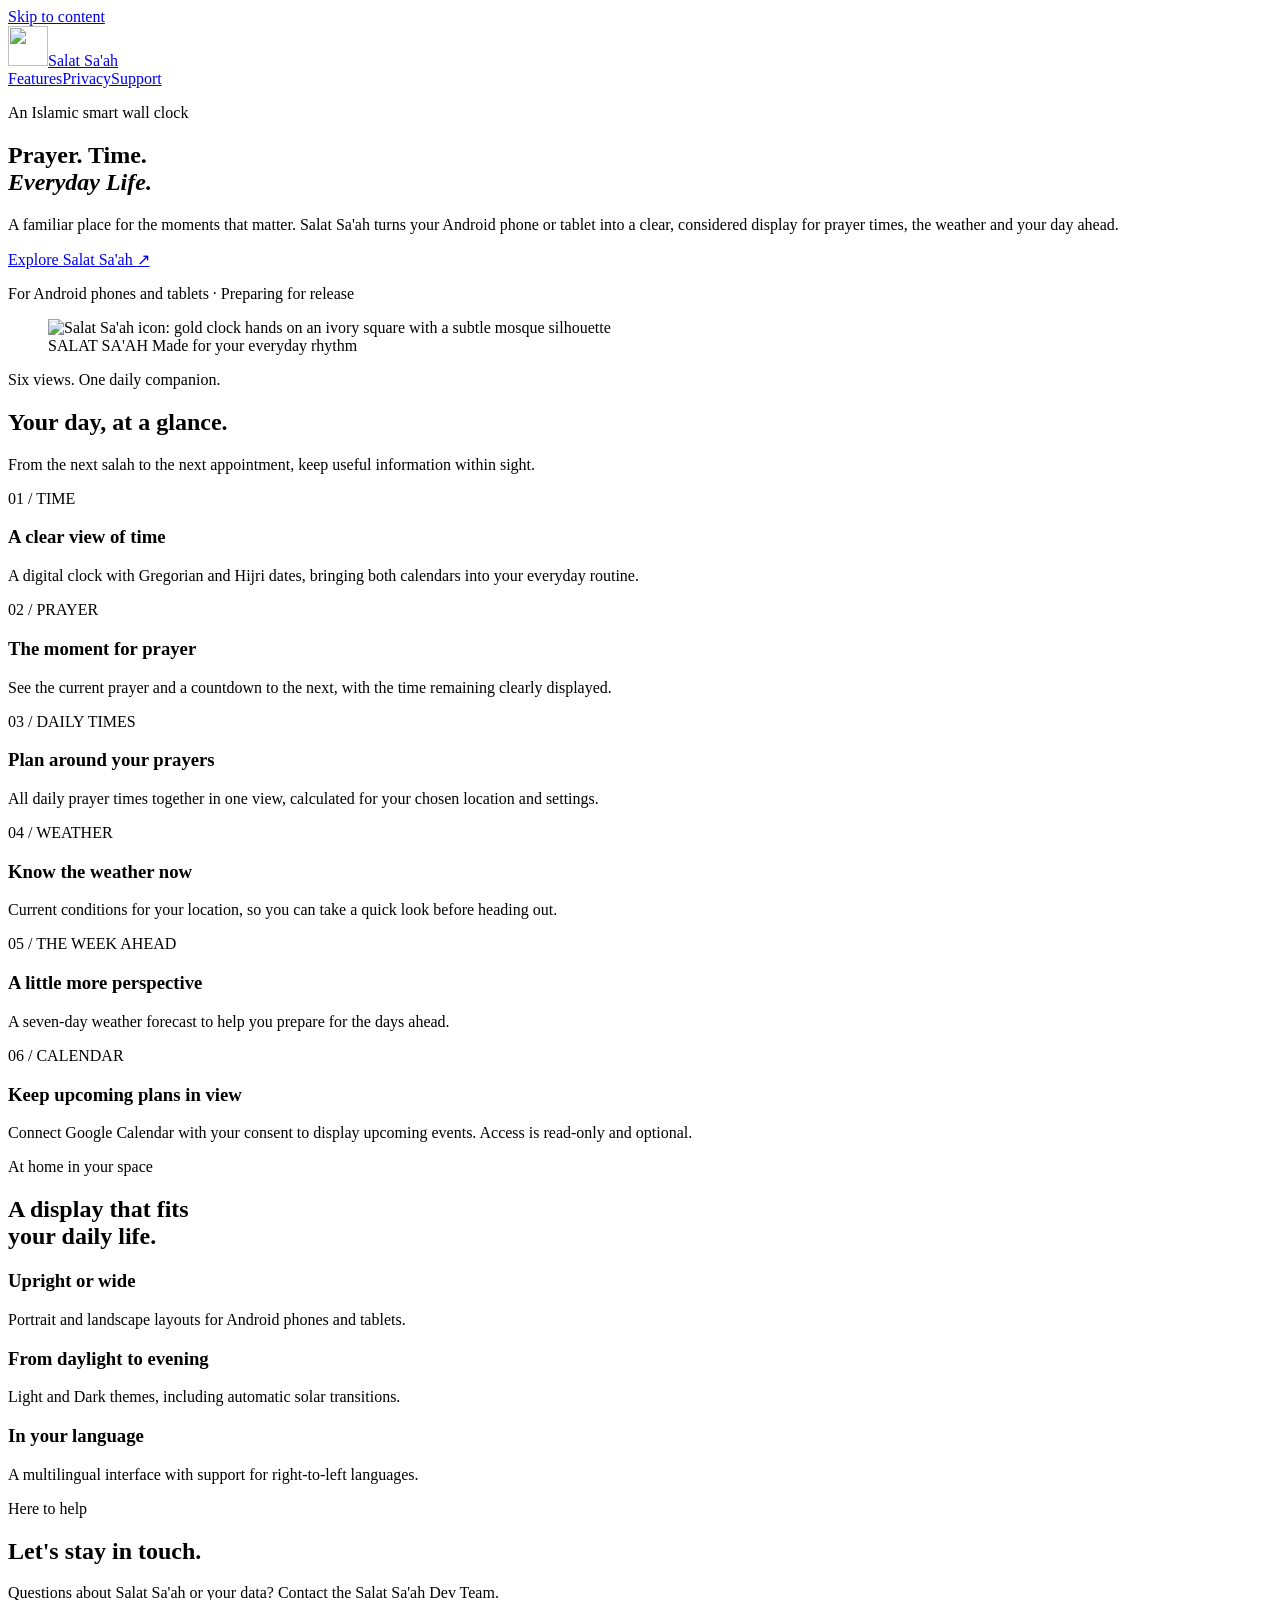
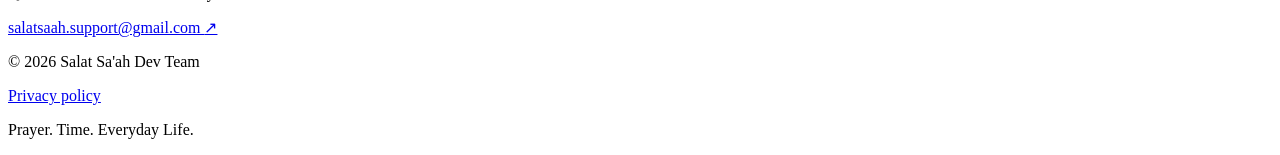
==== index.html @ 840f4ec7 "Add files via upload" ====
<!doctype html>
<html lang="en">
<head>
  <meta charset="utf-8">
  <meta name="viewport" content="width=device-width, initial-scale=1">
  <meta name="description" content="Salat Sa'ah transforms your Android phone or tablet into an Islamic smart wall clock. Prayer. Time. Everyday Life.">
  <meta name="theme-color" content="#f8f5ed">
  <title>Salat Sa'ah — Prayer. Time. Everyday Life.</title>
  <link rel="icon" href="assets/icon.png" type="image/png">
  <link rel="stylesheet" href="assets/styles.css">
</head>
<body>
  <a class="skip" href="#main">Skip to content</a>
  <header class="header wrap">
    <a class="brand" href="index.html"><img src="assets/icon.png" alt="" width="40" height="40">Salat Sa'ah</a>
    <nav aria-label="Main navigation"><a href="#features">Features</a><a href="privacy.html">Privacy</a><a href="#support">Support</a></nav>
  </header>
  <main id="main">
    <section class="hero wrap" aria-labelledby="hero-title">
      <div>
        <p class="eyebrow">An Islamic smart wall clock</p>
        <h1 id="hero-title">Prayer. Time.<br><em>Everyday Life.</em></h1>
        <p class="intro">A familiar place for the moments that matter. Salat Sa'ah turns your Android phone or tablet into a clear, considered display for prayer times, the weather and your day ahead.</p>
        <a class="button" href="#features">Explore Salat Sa'ah <span aria-hidden="true">↗</span></a>
        <p class="availability">For Android phones and tablets · Preparing for release</p>
      </div>
      <figure class="hero-icon"><img src="assets/icon.png" width="512" height="512" alt="Salat Sa'ah icon: gold clock hands on an ivory square with a subtle mosque silhouette"><figcaption>SALAT SA'AH <span>Made for your everyday rhythm</span></figcaption></figure>
    </section>
    <section class="features" id="features" aria-labelledby="features-title">
      <div class="wrap">
        <div class="section-heading"><p class="eyebrow">Six views. One daily companion.</p><h2 id="features-title">Your day, at a glance.</h2><p>From the next salah to the next appointment, keep useful information within sight.</p></div>
        <div class="feature-grid">
          <article><span class="number" aria-hidden="true">01 / TIME</span><h3>A clear view of time</h3><p>A digital clock with Gregorian and Hijri dates, bringing both calendars into your everyday routine.</p></article>
          <article><span class="number" aria-hidden="true">02 / PRAYER</span><h3>The moment for prayer</h3><p>See the current prayer and a countdown to the next, with the time remaining clearly displayed.</p></article>
          <article><span class="number" aria-hidden="true">03 / DAILY TIMES</span><h3>Plan around your prayers</h3><p>All daily prayer times together in one view, calculated for your chosen location and settings.</p></article>
          <article><span class="number" aria-hidden="true">04 / WEATHER</span><h3>Know the weather now</h3><p>Current conditions for your location, so you can take a quick look before heading out.</p></article>
          <article><span class="number" aria-hidden="true">05 / THE WEEK AHEAD</span><h3>A little more perspective</h3><p>A seven-day weather forecast to help you prepare for the days ahead.</p></article>
          <article><span class="number" aria-hidden="true">06 / CALENDAR</span><h3>Keep upcoming plans in view</h3><p>Connect Google Calendar with your consent to display upcoming events. Access is read-only and optional.</p></article>
        </div>
      </div>
    </section>
    <section class="adapt wrap" aria-labelledby="adapt-title">
      <div><p class="eyebrow">At home in your space</p><h2 id="adapt-title">A display that fits<br>your daily life.</h2></div>
      <div class="adapt-details"><article><h3>Upright or wide</h3><p>Portrait and landscape layouts for Android phones and tablets.</p></article><article><h3>From daylight to evening</h3><p>Light and Dark themes, including automatic solar transitions.</p></article><article><h3>In your language</h3><p>A multilingual interface with support for right-to-left languages.</p></article></div>
    </section>
    <section class="support wrap" id="support" aria-labelledby="support-title"><div><p class="eyebrow">Here to help</p><h2 id="support-title">Let's stay in touch.</h2><p>Questions about Salat Sa'ah or your data? Contact the Salat Sa'ah Dev Team.</p></div><a class="contact" href="mailto:salatsaah.support@gmail.com">salatsaah.support@gmail.com <span aria-hidden="true">↗</span></a></section>
  </main>
  <footer class="footer wrap"><p>© 2026 Salat Sa'ah Dev Team</p><a href="privacy.html">Privacy policy</a><p>Prayer. Time. Everyday Life.</p></footer>
</body>
</html>
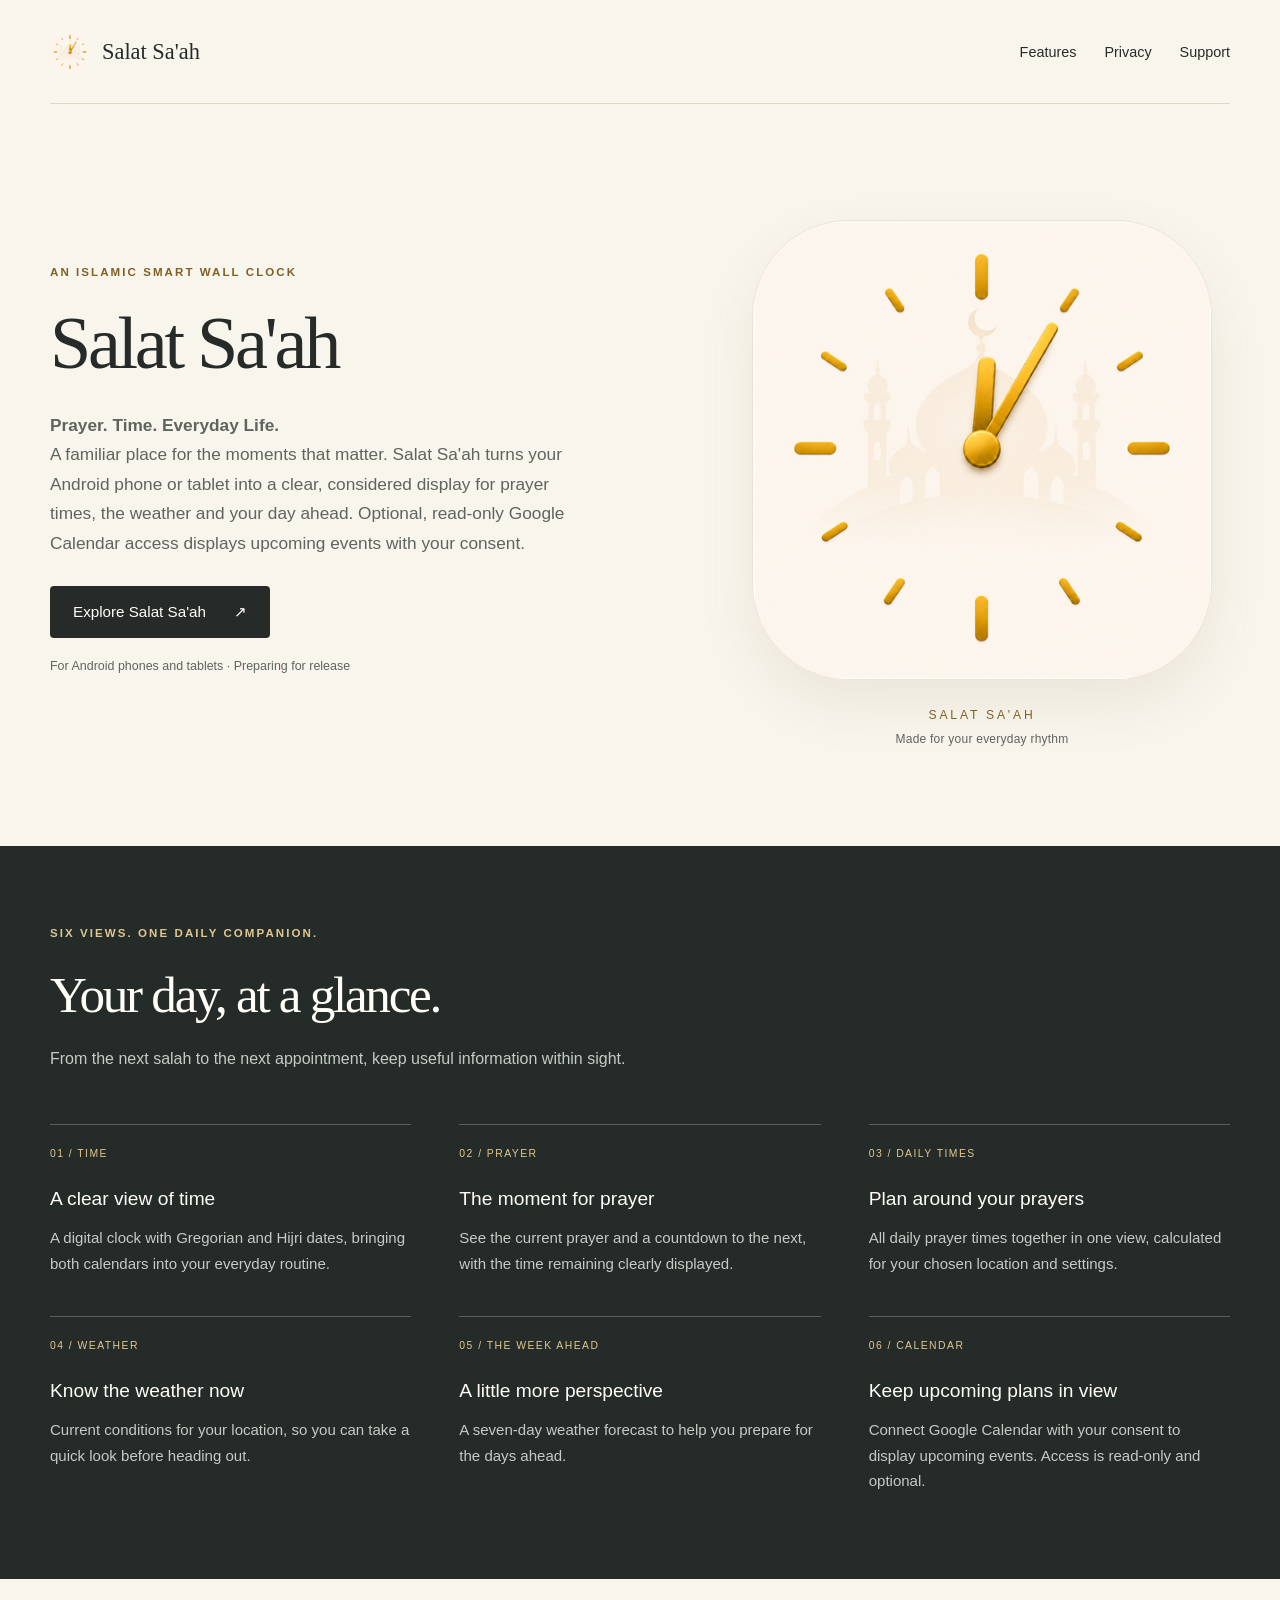
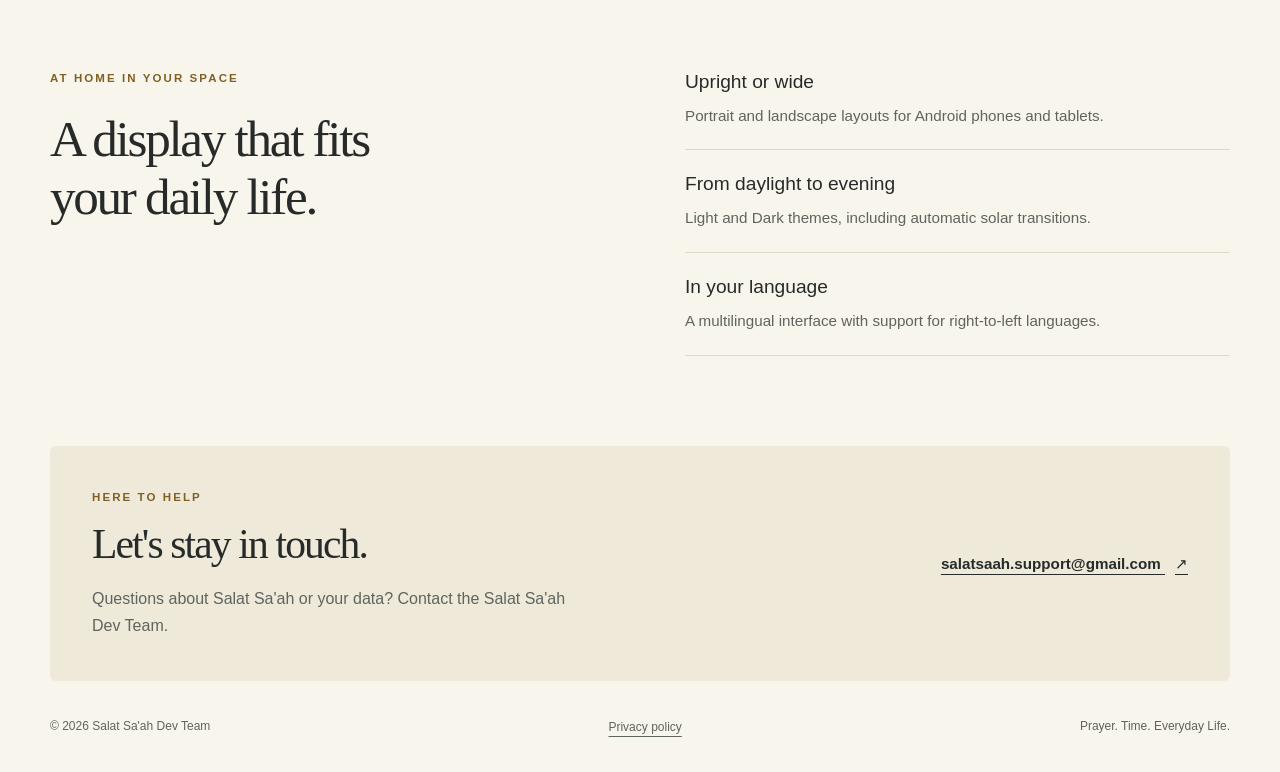
==== commit f89f354b: "Add files via upload" ====
--- a/index.html
+++ b/index.html
@@ -1,50 +1,50 @@
-<!doctype html>
-<html lang="en">
-<head>
-  <meta charset="utf-8">
-  <meta name="viewport" content="width=device-width, initial-scale=1">
-  <meta name="description" content="Salat Sa'ah transforms your Android phone or tablet into an Islamic smart wall clock. Prayer. Time. Everyday Life.">
-  <meta name="theme-color" content="#f8f5ed">
-  <title>Salat Sa'ah — Prayer. Time. Everyday Life.</title>
-  <link rel="icon" href="assets/icon.png" type="image/png">
-  <link rel="stylesheet" href="assets/styles.css">
-</head>
-<body>
-  <a class="skip" href="#main">Skip to content</a>
-  <header class="header wrap">
-    <a class="brand" href="index.html"><img src="assets/icon.png" alt="" width="40" height="40">Salat Sa'ah</a>
-    <nav aria-label="Main navigation"><a href="#features">Features</a><a href="privacy.html">Privacy</a><a href="#support">Support</a></nav>
-  </header>
-  <main id="main">
-    <section class="hero wrap" aria-labelledby="hero-title">
-      <div>
-        <p class="eyebrow">An Islamic smart wall clock</p>
-        <h1 id="hero-title">Prayer. Time.<br><em>Everyday Life.</em></h1>
-        <p class="intro">A familiar place for the moments that matter. Salat Sa'ah turns your Android phone or tablet into a clear, considered display for prayer times, the weather and your day ahead.</p>
-        <a class="button" href="#features">Explore Salat Sa'ah <span aria-hidden="true">↗</span></a>
-        <p class="availability">For Android phones and tablets · Preparing for release</p>
-      </div>
-      <figure class="hero-icon"><img src="assets/icon.png" width="512" height="512" alt="Salat Sa'ah icon: gold clock hands on an ivory square with a subtle mosque silhouette"><figcaption>SALAT SA'AH <span>Made for your everyday rhythm</span></figcaption></figure>
-    </section>
-    <section class="features" id="features" aria-labelledby="features-title">
-      <div class="wrap">
-        <div class="section-heading"><p class="eyebrow">Six views. One daily companion.</p><h2 id="features-title">Your day, at a glance.</h2><p>From the next salah to the next appointment, keep useful information within sight.</p></div>
-        <div class="feature-grid">
-          <article><span class="number" aria-hidden="true">01 / TIME</span><h3>A clear view of time</h3><p>A digital clock with Gregorian and Hijri dates, bringing both calendars into your everyday routine.</p></article>
-          <article><span class="number" aria-hidden="true">02 / PRAYER</span><h3>The moment for prayer</h3><p>See the current prayer and a countdown to the next, with the time remaining clearly displayed.</p></article>
-          <article><span class="number" aria-hidden="true">03 / DAILY TIMES</span><h3>Plan around your prayers</h3><p>All daily prayer times together in one view, calculated for your chosen location and settings.</p></article>
-          <article><span class="number" aria-hidden="true">04 / WEATHER</span><h3>Know the weather now</h3><p>Current conditions for your location, so you can take a quick look before heading out.</p></article>
-          <article><span class="number" aria-hidden="true">05 / THE WEEK AHEAD</span><h3>A little more perspective</h3><p>A seven-day weather forecast to help you prepare for the days ahead.</p></article>
-          <article><span class="number" aria-hidden="true">06 / CALENDAR</span><h3>Keep upcoming plans in view</h3><p>Connect Google Calendar with your consent to display upcoming events. Access is read-only and optional.</p></article>
-        </div>
-      </div>
-    </section>
-    <section class="adapt wrap" aria-labelledby="adapt-title">
-      <div><p class="eyebrow">At home in your space</p><h2 id="adapt-title">A display that fits<br>your daily life.</h2></div>
-      <div class="adapt-details"><article><h3>Upright or wide</h3><p>Portrait and landscape layouts for Android phones and tablets.</p></article><article><h3>From daylight to evening</h3><p>Light and Dark themes, including automatic solar transitions.</p></article><article><h3>In your language</h3><p>A multilingual interface with support for right-to-left languages.</p></article></div>
-    </section>
-    <section class="support wrap" id="support" aria-labelledby="support-title"><div><p class="eyebrow">Here to help</p><h2 id="support-title">Let's stay in touch.</h2><p>Questions about Salat Sa'ah or your data? Contact the Salat Sa'ah Dev Team.</p></div><a class="contact" href="mailto:salatsaah.support@gmail.com">salatsaah.support@gmail.com <span aria-hidden="true">↗</span></a></section>
-  </main>
-  <footer class="footer wrap"><p>© 2026 Salat Sa'ah Dev Team</p><a href="privacy.html">Privacy policy</a><p>Prayer. Time. Everyday Life.</p></footer>
-</body>
-</html>
+<!doctype html>
+<html lang="en">
+<head>
+  <meta charset="utf-8">
+  <meta name="viewport" content="width=device-width, initial-scale=1">
+  <meta name="description" content="Salat Sa'ah transforms your Android phone or tablet into an Islamic smart wall clock. Prayer. Time. Everyday Life.">
+  <meta name="theme-color" content="#f8f5ed">
+  <title>Salat Sa'ah — Prayer. Time. Everyday Life.</title>
+  <link rel="icon" href="assets/icon.png" type="image/png">
+  <link rel="stylesheet" href="assets/styles.css">
+</head>
+<body>
+  <a class="skip" href="#main">Skip to content</a>
+  <header class="header wrap">
+    <a class="brand" href="index.html"><img src="assets/icon.png" alt="" width="40" height="40">Salat Sa'ah</a>
+    <nav aria-label="Main navigation"><a href="#features">Features</a><a href="privacy.html">Privacy</a><a href="#support">Support</a></nav>
+  </header>
+  <main id="main">
+    <section class="hero wrap" aria-labelledby="hero-title">
+      <div>
+        <p class="eyebrow">An Islamic smart wall clock</p>
+        <h1 id="hero-title">Salat Sa'ah</h1>
+        <p class="intro"><strong>Prayer. Time. Everyday Life.</strong><br>A familiar place for the moments that matter. Salat Sa'ah turns your Android phone or tablet into a clear, considered display for prayer times, the weather and your day ahead. Optional, read-only Google Calendar access displays upcoming events with your consent.</p>
+        <a class="button" href="#features">Explore Salat Sa'ah <span aria-hidden="true">↗</span></a>
+        <p class="availability">For Android phones and tablets · Preparing for release</p>
+      </div>
+      <figure class="hero-icon"><img src="assets/icon.png" width="512" height="512" alt="Salat Sa'ah icon: gold clock hands on an ivory square with a subtle mosque silhouette"><figcaption>SALAT SA'AH <span>Made for your everyday rhythm</span></figcaption></figure>
+    </section>
+    <section class="features" id="features" aria-labelledby="features-title">
+      <div class="wrap">
+        <div class="section-heading"><p class="eyebrow">Six views. One daily companion.</p><h2 id="features-title">Your day, at a glance.</h2><p>From the next salah to the next appointment, keep useful information within sight.</p></div>
+        <div class="feature-grid">
+          <article><span class="number" aria-hidden="true">01 / TIME</span><h3>A clear view of time</h3><p>A digital clock with Gregorian and Hijri dates, bringing both calendars into your everyday routine.</p></article>
+          <article><span class="number" aria-hidden="true">02 / PRAYER</span><h3>The moment for prayer</h3><p>See the current prayer and a countdown to the next, with the time remaining clearly displayed.</p></article>
+          <article><span class="number" aria-hidden="true">03 / DAILY TIMES</span><h3>Plan around your prayers</h3><p>All daily prayer times together in one view, calculated for your chosen location and settings.</p></article>
+          <article><span class="number" aria-hidden="true">04 / WEATHER</span><h3>Know the weather now</h3><p>Current conditions for your location, so you can take a quick look before heading out.</p></article>
+          <article><span class="number" aria-hidden="true">05 / THE WEEK AHEAD</span><h3>A little more perspective</h3><p>A seven-day weather forecast to help you prepare for the days ahead.</p></article>
+          <article><span class="number" aria-hidden="true">06 / CALENDAR</span><h3>Keep upcoming plans in view</h3><p>Connect Google Calendar with your consent to display upcoming events. Access is read-only and optional.</p></article>
+        </div>
+      </div>
+    </section>
+    <section class="adapt wrap" aria-labelledby="adapt-title">
+      <div><p class="eyebrow">At home in your space</p><h2 id="adapt-title">A display that fits<br>your daily life.</h2></div>
+      <div class="adapt-details"><article><h3>Upright or wide</h3><p>Portrait and landscape layouts for Android phones and tablets.</p></article><article><h3>From daylight to evening</h3><p>Light and Dark themes, including automatic solar transitions.</p></article><article><h3>In your language</h3><p>A multilingual interface with support for right-to-left languages.</p></article></div>
+    </section>
+    <section class="support wrap" id="support" aria-labelledby="support-title"><div><p class="eyebrow">Here to help</p><h2 id="support-title">Let's stay in touch.</h2><p>Questions about Salat Sa'ah or your data? Contact the Salat Sa'ah Dev Team.</p></div><a class="contact" href="mailto:salatsaah.support@gmail.com">salatsaah.support@gmail.com <span aria-hidden="true">↗</span></a></section>
+  </main>
+  <footer class="footer wrap"><p>© 2026 Salat Sa'ah Dev Team</p><a href="privacy.html">Privacy policy</a><p>Prayer. Time. Everyday Life.</p></footer>
+</body>
+</html>
--- a/assets/styles.css
+++ b/assets/styles.css
@@ -0,0 +1,7 @@
+:root{color-scheme:light;--ivory:#f8f5ed;--paper:#fffdf8;--ink:#262b29;--muted:#5f645e;--gold:#806024;--line:#ded8c8;--dark:#242b28;--pale-gold:#e0c791;font-family:Arial,Helvetica,sans-serif;color:var(--ink);background:var(--ivory);font-synthesis:none}
+*{box-sizing:border-box}html{scroll-behavior:smooth;scroll-padding-top:24px}body{margin:0}a{color:inherit;text-underline-offset:5px}a:hover{text-decoration-thickness:2px}a:focus-visible{outline:3px solid #96722e;outline-offset:6px;border-radius:2px}img{max-width:100%;height:auto}p{line-height:1.7;margin:0 0 1rem}h1,h2,h3{font-weight:400;margin:0}h1,h2{font-family:Georgia,'Times New Roman',serif;letter-spacing:-.045em}h1{font-size:clamp(3.25rem,5.8vw,5.8rem);line-height:1.06}h1 em{color:var(--gold);font-style:normal}h2{font-size:clamp(2.5rem,4vw,3.7rem);line-height:1.12}h3{font-size:1.2rem;line-height:1.4}.wrap{width:min(1180px,calc(100% - 96px));margin-inline:auto}.skip{position:absolute;left:20px;top:-100px;background:white;padding:16px;z-index:10}.skip:focus{top:12px}.header{min-height:104px;display:flex;align-items:center;justify-content:space-between;border-bottom:1px solid var(--line);gap:24px}.brand{font-family:Georgia,serif;font-size:1.4rem;display:flex;align-items:center;gap:12px;text-decoration:none;white-space:nowrap}.brand img{border-radius:9px}.header nav{display:flex;gap:28px;font-size:.9rem}.header nav a{text-decoration:none}.header nav a:hover{text-decoration:underline}.hero{display:grid;grid-template-columns:1.25fr 1fr;gap:64px;align-items:center;padding-block:90px 100px}.eyebrow{text-transform:uppercase;font-size:.72rem;font-weight:700;letter-spacing:.18em;color:var(--gold);margin-bottom:22px}.intro{font-size:1.08rem;color:var(--muted);max-width:520px;margin:28px 0}.button{display:inline-flex;gap:28px;align-items:center;background:var(--ink);color:var(--paper);padding:17px 23px;border-radius:4px;text-decoration:none;font-size:.95rem}.button:hover{background:#414b45}.availability{font-size:.78rem;color:var(--muted);margin:18px 0 0}.hero-icon{margin:0;padding:26px 18px 0}.hero-icon img{display:block;border-radius:21%;box-shadow:0 24px 55px #79643119;border:1px solid #ece3d2}.hero-icon figcaption{text-align:center;font-size:.76rem;letter-spacing:.23em;color:var(--gold);margin-top:28px}.hero-icon figcaption span{display:block;color:var(--muted);letter-spacing:.02em;font-size:.75rem;margin-top:10px}.features{background:var(--dark);color:var(--paper);padding:78px 0 85px}.features .eyebrow,.number{color:var(--pale-gold)}.section-heading{max-width:640px}.section-heading>p:last-child{color:#c5cbc5;margin:22px 0 0}.feature-grid{display:grid;grid-template-columns:repeat(3,1fr);column-gap:48px;row-gap:40px;margin-top:52px}.feature-grid article{border-top:1px solid #596058;padding-top:23px}.number{font-size:.65rem;letter-spacing:.14em;display:block;margin-bottom:27px}.feature-grid h3{margin-bottom:12px}.feature-grid p{font-size:.94rem;color:#c5cbc5;margin:0}.adapt{display:grid;grid-template-columns:1fr 1fr;gap:90px;padding-block:90px}.adapt-details article{padding:21px 0;border-bottom:1px solid var(--line)}.adapt-details article:first-child{padding-top:0}.adapt-details h3{margin-bottom:7px}.adapt-details p{color:var(--muted);margin:0;font-size:.95rem}.support{background:#efe9da;padding:42px;display:flex;align-items:center;gap:40px;justify-content:space-between;border-radius:6px}.support h2{font-size:2.6rem}.support .eyebrow{margin-bottom:14px}.support p:last-child{max-width:480px;color:var(--muted);margin:17px 0 0}.contact{font-size:.95rem;font-weight:600;overflow-wrap:anywhere}.contact span{margin-left:10px}.footer{padding-block:35px;display:flex;gap:24px;align-items:center;justify-content:space-between;font-size:.75rem;color:var(--muted)}.footer p{margin:0}.policy-head{padding-block:65px 38px;max-width:800px}.policy-head h1{font-size:clamp(3rem,5vw,4.7rem)}.policy-head .intro{max-width:720px}.policy-layout{display:grid;grid-template-columns:220px minmax(0,760px);gap:65px;padding-bottom:65px}.policy-nav{font-size:.86rem;align-self:start;position:sticky;top:28px;display:grid;gap:15px}.policy-body section{margin-bottom:36px}.policy-body h2{font-size:1.75rem;letter-spacing:-.025em;margin:0 0 16px}.policy-body p,.policy-body li{font-size:1rem;line-height:1.75;color:#484e49}.policy-body ul{padding-left:24px}.policy-body li{margin-bottom:10px}.policy-body a{overflow-wrap:anywhere}.notice{border-left:3px solid var(--gold);background:#eee8d9;padding:18px 22px;margin:0 0 32px;font-size:.95rem;line-height:1.6}.small{font-size:.85rem;color:var(--muted)}
+@media(max-width:900px){.wrap{width:calc(100% - 48px)}.hero{gap:28px;padding-block:60px}.hero-icon{padding:0}.feature-grid{gap:32px;grid-template-columns:repeat(2,1fr)}.adapt{gap:40px}.support{display:block}.contact{display:inline-block;margin-top:25px}.policy-layout{grid-template-columns:170px minmax(0,1fr);gap:32px}.footer{flex-wrap:wrap}}
+@media(max-width:600px){.wrap{width:calc(100% - 40px)}.header{padding-block:20px;flex-wrap:wrap;gap:20px;min-height:0}.header nav{gap:24px}.hero{grid-template-columns:1fr;padding-top:45px;gap:45px}.hero-icon{max-width:300px;justify-self:center}.hero h1{font-size:clamp(2.8rem,11vw,3.8rem)}.intro{font-size:1rem}.features{padding-block:55px}.feature-grid{grid-template-columns:1fr;margin-top:35px;gap:30px}.number{margin-bottom:15px}.adapt{grid-template-columns:1fr;padding-block:60px;gap:30px}.support{padding:28px 24px}.support h2{font-size:2.2rem}.contact{font-size:.88rem}.footer{align-items:flex-start;flex-direction:column;gap:17px}.policy-head{padding-top:45px}.policy-layout{grid-template-columns:1fr;gap:35px}.policy-nav{position:static;border-block:1px solid var(--line);padding-block:20px;grid-template-columns:1fr 1fr;font-size:.8rem}.policy-body h2{font-size:1.6rem}}
+.header nav{flex-wrap:wrap}.policy-body code,h1,h2,h3{overflow-wrap:anywhere}.policy-layout>*{min-width:0}.policy-nav a{overflow-wrap:anywhere}
+@media(prefers-reduced-motion:reduce){html{scroll-behavior:auto}}
+@media print{.header nav,.policy-nav,.skip{display:none}.wrap{width:100%}.policy-layout{display:block}.features{background:white;color:black}.feature-grid p,.number{color:black}.hero-icon{max-width:200px}a{overflow-wrap:anywhere}}
